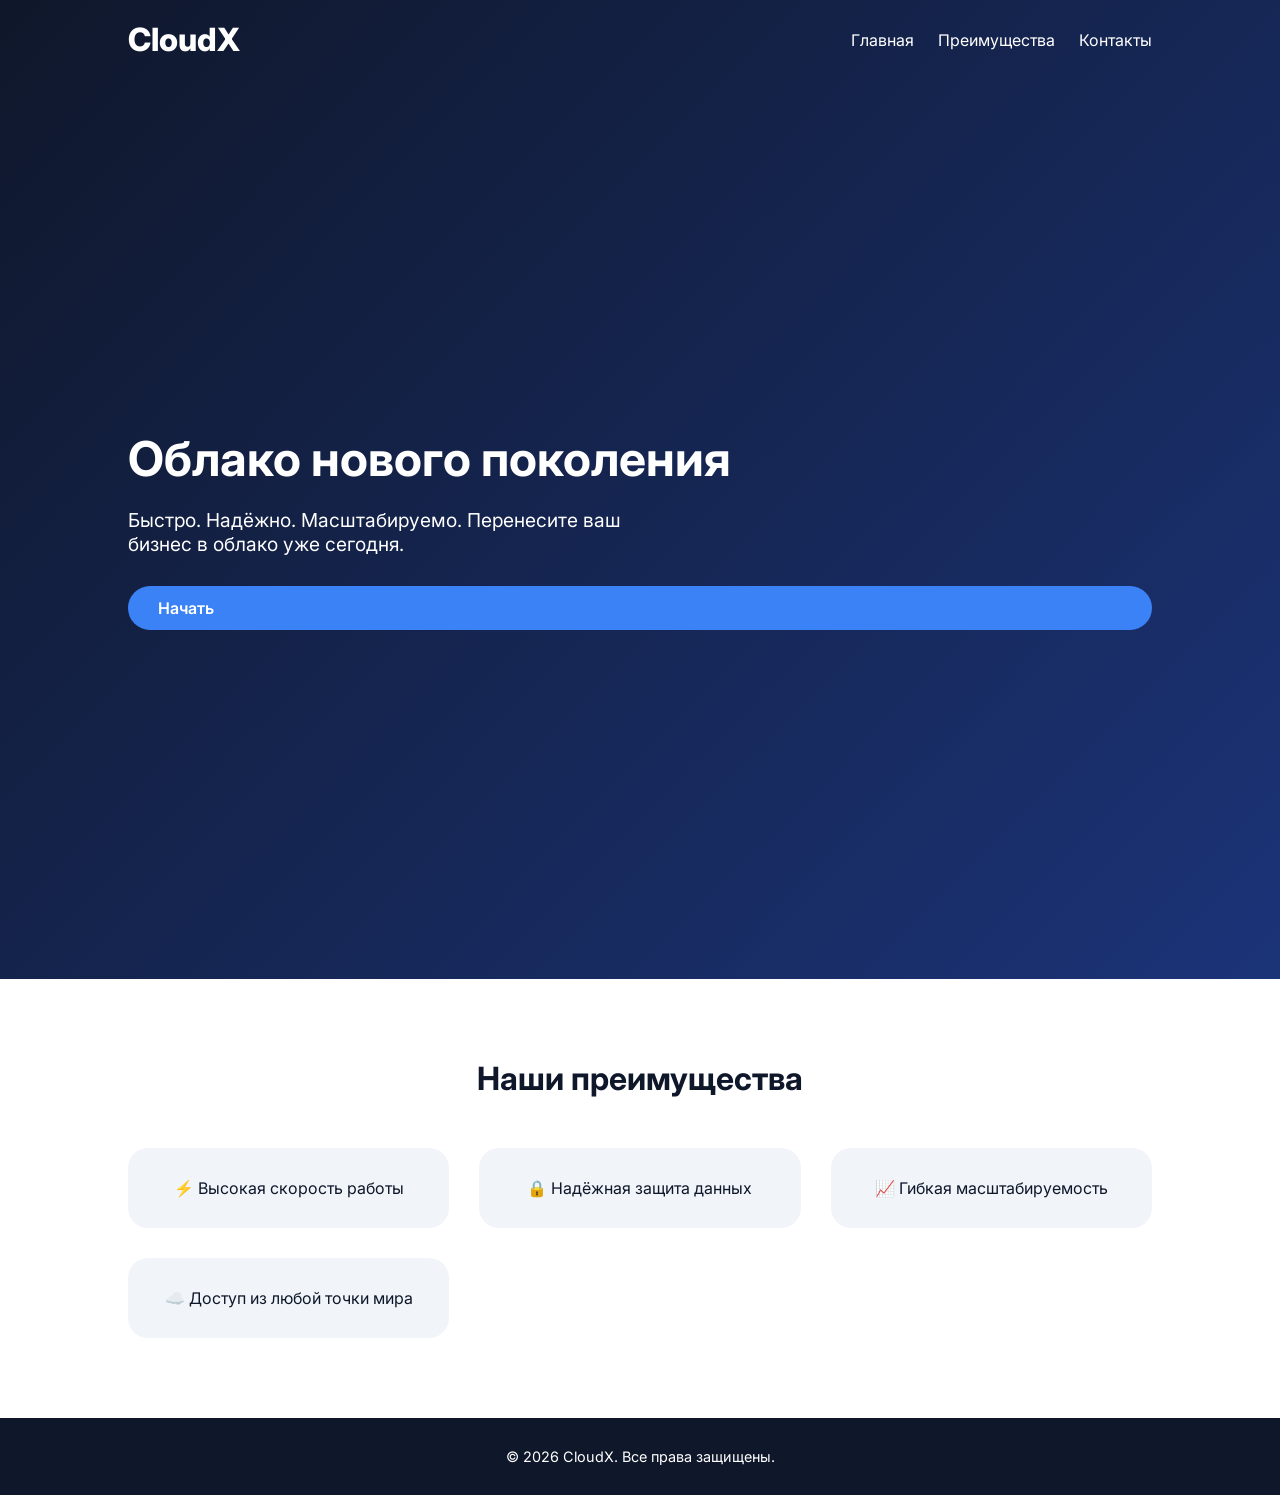
==== index.html @ e44800a2 "Add files via upload" ====
<!DOCTYPE html>
<html lang="ru">
<head>
<meta charset="UTF-8">
<meta name="viewport" content="width=device-width, initial-scale=1.0">
<title>CloudX — Облачные решения</title>
<link href="https://fonts.googleapis.com/css2?family=Inter:wght@400;600;800&display=swap" rel="stylesheet">
<style>
* {
  margin: 0;
  padding: 0;
  box-sizing: border-box;
  font-family: 'Inter', sans-serif;
}

body {
  background: linear-gradient(135deg, #0f172a, #1e3a8a);
  color: white;
  overflow-x: hidden;
}

header {
  padding: 20px 10%;
  display: flex;
  justify-content: space-between;
  align-items: center;
  animation: fadeDown 1s ease;
}

header h1 {
  font-weight: 800;
}

nav a {
  margin-left: 20px;
  text-decoration: none;
  color: white;
  transition: 0.3s;
}

nav a:hover {
  color: #60a5fa;
}

.hero {
  height: 100vh;
  display: flex;
  flex-direction: column;
  justify-content: center;
  padding: 0 10%;
  animation: fadeUp 1.2s ease;
}

.hero h2 {
  font-size: 3rem;
  margin-bottom: 20px;
}

.hero p {
  font-size: 1.2rem;
  margin-bottom: 30px;
  max-width: 500px;
}

.btn {
  padding: 12px 30px;
  background: #3b82f6;
  border-radius: 30px;
  text-decoration: none;
  color: white;
  font-weight: 600;
  transition: 0.3s;
}

.btn:hover {
  background: #2563eb;
  transform: translateY(-3px);
}

.features {
  padding: 80px 10%;
  background: white;
  color: #0f172a;
  text-align: center;
}

.features h3 {
  font-size: 2rem;
  margin-bottom: 50px;
}

.feature-grid {
  display: grid;
  grid-template-columns: repeat(auto-fit, minmax(250px, 1fr));
  gap: 30px;
}

.card {
  background: #f1f5f9;
  padding: 30px;
  border-radius: 20px;
  transition: 0.4s;
  opacity: 0;
  transform: translateY(30px);
}

.card.visible {
  opacity: 1;
  transform: translateY(0);
}

.card:hover {
  transform: translateY(-10px);
  box-shadow: 0 10px 30px rgba(0,0,0,0.2);
}

footer {
  text-align: center;
  padding: 30px;
  background: #0f172a;
  font-size: 0.9rem;
}

/* Анимации */
@keyframes fadeDown {
  from { opacity: 0; transform: translateY(-30px); }
  to { opacity: 1; transform: translateY(0); }
}

@keyframes fadeUp {
  from { opacity: 0; transform: translateY(30px); }
  to { opacity: 1; transform: translateY(0); }
}
</style>
</head>
<body>

<header>
  <h1>CloudX</h1>
  <nav>
    <a href="#">Главная</a>
    <a href="#features">Преимущества</a>
    <a href="#">Контакты</a>
  </nav>
</header>

<section class="hero">
  <h2>Облако нового поколения</h2>
  <p>Быстро. Надёжно. Масштабируемо. Перенесите ваш бизнес в облако уже сегодня.</p>
  <a href="#" class="btn">Начать</a>
</section>

<section class="features" id="features">
  <h3>Наши преимущества</h3>
  <div class="feature-grid">
    <div class="card">⚡ Высокая скорость работы</div>
    <div class="card">🔒 Надёжная защита данных</div>
    <div class="card">📈 Гибкая масштабируемость</div>
    <div class="card">☁️ Доступ из любой точки мира</div>
  </div>
</section>

<footer>
  © 2026 CloudX. Все права защищены.
</footer>

<script>
// Плавное появление карточек при скролле
const cards = document.querySelectorAll('.card');

const observer = new IntersectionObserver(entries => {
  entries.forEach(entry => {
    if (entry.isIntersecting) {
      entry.target.classList.add('visible');
    }
  });
}, { threshold: 0.3 });

cards.forEach(card => {
  observer.observe(card);
});
</script>

</body>
</html>
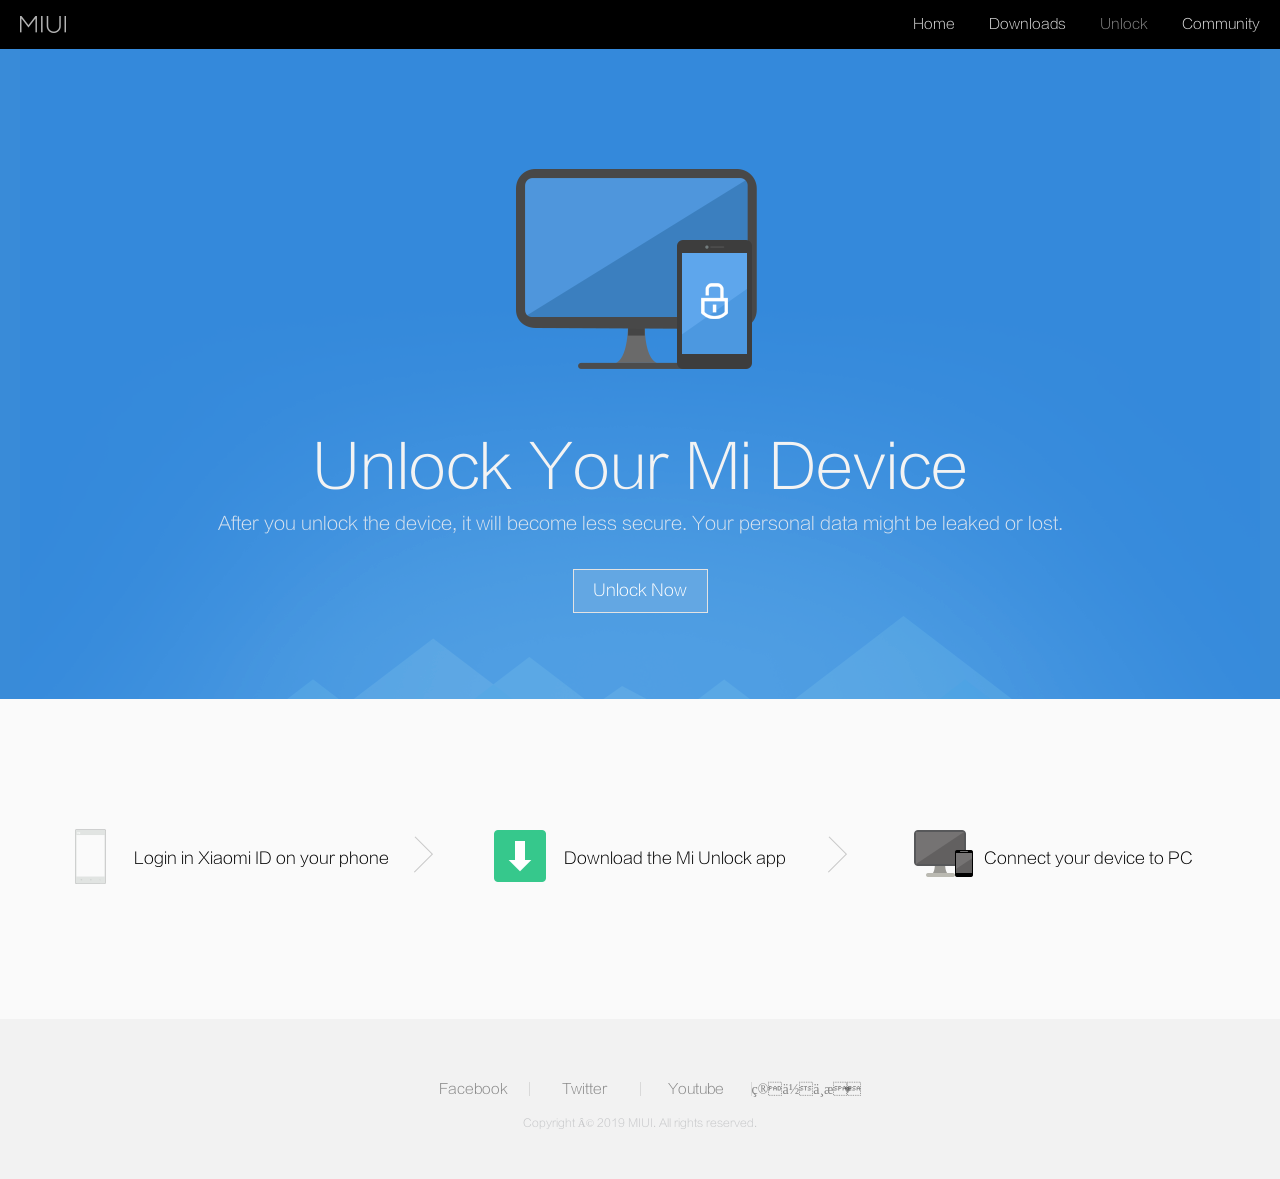
==== commit 9b3bcae5: "Add files via upload" ====
--- a/index.html
+++ b/index.html
@@ -1,185 +1,55 @@
-<!DOCTYPE html>
-<html lang="ru">
-<head>
-<meta charset="UTF-8">
-<meta name="viewport" content="width=device-width, initial-scale=1.0">
-<title>CloudX — Облачные решения</title>
-<link href="https://fonts.googleapis.com/css2?family=Inter:wght@400;600;800&display=swap" rel="stylesheet">
-<style>
-* {
-  margin: 0;
-  padding: 0;
-  box-sizing: border-box;
-  font-family: 'Inter', sans-serif;
-}
-
-body {
-  background: linear-gradient(135deg, #0f172a, #1e3a8a);
-  color: white;
-  overflow-x: hidden;
-}
-
-header {
-  padding: 20px 10%;
-  display: flex;
-  justify-content: space-between;
-  align-items: center;
-  animation: fadeDown 1s ease;
-}
-
-header h1 {
-  font-weight: 800;
-}
-
-nav a {
-  margin-left: 20px;
-  text-decoration: none;
-  color: white;
-  transition: 0.3s;
-}
-
-nav a:hover {
-  color: #60a5fa;
-}
-
-.hero {
-  height: 100vh;
-  display: flex;
-  flex-direction: column;
-  justify-content: center;
-  padding: 0 10%;
-  animation: fadeUp 1.2s ease;
-}
-
-.hero h2 {
-  font-size: 3rem;
-  margin-bottom: 20px;
-}
-
-.hero p {
-  font-size: 1.2rem;
-  margin-bottom: 30px;
-  max-width: 500px;
-}
-
-.btn {
-  padding: 12px 30px;
-  background: #3b82f6;
-  border-radius: 30px;
-  text-decoration: none;
-  color: white;
-  font-weight: 600;
-  transition: 0.3s;
-}
-
-.btn:hover {
-  background: #2563eb;
-  transform: translateY(-3px);
-}
-
-.features {
-  padding: 80px 10%;
-  background: white;
-  color: #0f172a;
-  text-align: center;
-}
-
-.features h3 {
-  font-size: 2rem;
-  margin-bottom: 50px;
-}
-
-.feature-grid {
-  display: grid;
-  grid-template-columns: repeat(auto-fit, minmax(250px, 1fr));
-  gap: 30px;
-}
-
-.card {
-  background: #f1f5f9;
-  padding: 30px;
-  border-radius: 20px;
-  transition: 0.4s;
-  opacity: 0;
-  transform: translateY(30px);
-}
-
-.card.visible {
-  opacity: 1;
-  transform: translateY(0);
-}
-
-.card:hover {
-  transform: translateY(-10px);
-  box-shadow: 0 10px 30px rgba(0,0,0,0.2);
-}
-
-footer {
-  text-align: center;
-  padding: 30px;
-  background: #0f172a;
-  font-size: 0.9rem;
-}
-
-/* Анимации */
-@keyframes fadeDown {
-  from { opacity: 0; transform: translateY(-30px); }
-  to { opacity: 1; transform: translateY(0); }
-}
-
-@keyframes fadeUp {
-  from { opacity: 0; transform: translateY(30px); }
-  to { opacity: 1; transform: translateY(0); }
-}
-</style>
-</head>
-<body>
-
-<header>
-  <h1>CloudX</h1>
-  <nav>
-    <a href="#">Главная</a>
-    <a href="#features">Преимущества</a>
-    <a href="#">Контакты</a>
-  </nav>
-</header>
-
-<section class="hero">
-  <h2>Облако нового поколения</h2>
-  <p>Быстро. Надёжно. Масштабируемо. Перенесите ваш бизнес в облако уже сегодня.</p>
-  <a href="#" class="btn">Начать</a>
-</section>
-
-<section class="features" id="features">
-  <h3>Наши преимущества</h3>
-  <div class="feature-grid">
-    <div class="card">⚡ Высокая скорость работы</div>
-    <div class="card">🔒 Надёжная защита данных</div>
-    <div class="card">📈 Гибкая масштабируемость</div>
-    <div class="card">☁️ Доступ из любой точки мира</div>
-  </div>
-</section>
-
-<footer>
-  © 2026 CloudX. Все права защищены.
-</footer>
-
-<script>
-// Плавное появление карточек при скролле
-const cards = document.querySelectorAll('.card');
-
-const observer = new IntersectionObserver(entries => {
-  entries.forEach(entry => {
-    if (entry.isIntersecting) {
-      entry.target.classList.add('visible');
-    }
-  });
-}, { threshold: 0.3 });
-
-cards.forEach(card => {
-  observer.observe(card);
-});
-</script>
-
-</body>
-</html>+<!DOCTYPE html >
+
+<html>
+<head>
+<meta content="text/html; charset=utf-8" http-equiv="Content-Type"/>
+<title>Apply for unlocking Mi devices</title>
+<link href="web/images/favicon.ico" rel="icon"/>
+<link href="web/styles/reset.css" rel="stylesheet"/>
+<link href="web/styles/index_fadfsda.css" rel="stylesheet"/>
+<script src="web/js/jquery.1.7.1.min.js"></script>
+<script type="text/javascript">
+    $(function() {
+
+    })
+    </script>
+</head>
+<body>
+<div class="header_on">
+<div class="header">
+<a class="miui_logo" href="//en.miui.com" title="MIUI">MIUI</a>
+<p class="miui_menu">
+<a href="//en.miui.com">Home</a><!-- <a href="/overview.php">MIUI7</a> -->
+<a href="https://new.c.mi.com/global/miuidownload/index?utm_source=miui&amp;utm_medium=official_web_download&amp;utm_campaign=official_web_miui">Downloads</a>
+<a class="current" href="//en.miui.com/unlock/">Unlock</a>
+<a href="https://new.c.mi.com/global/forum-type/MIUI?utm_source=miui&amp;utm_medium=official_web_tabcommunity&amp;utm_campaign=official_web_miui">Community</a></p>
+</div>
+</div>
+<div class="content_on">
+<div class="content_body_on">
+<div class="unlock">
+<h2>Unlock Your Mi Device</h2>
+<h3>After you unlock the device, it will become less secure. Your personal data might be leaked or lost.</h3>
+<a href="./download_en.html">Unlock Now</a>
+</div>
+<div class="content_body">
+<ul class="banners clearfix">
+<li class="banner_li_0"><span class="icon icon_0"> </span><span class="word">Login in Xiaomi ID on your phone</span></li>
+<li class="banner_li_1"><span class="icon icon_1"> </span><span class="word">Download the Mi Unlock app</span></li>
+<li><span class="icon icon_2"> </span><span class="word">Connect your device to PC</span></li>
+</ul>
+</div>
+</div>
+</div>
+<div class="footer_on">
+<div class="footer">
+<ul class="footer_links">
+<li><a href="https://www.facebook.com/miui.global.official" target="_blank">Facebook</a></li><li><a href="https://twitter.com/miuirom" target="_blank">Twitter</a></li><li><a href="https://www.youtube.com/channel/UCo9PK2wb3D-Brj4H9dQvYJA" target="_blank">Youtube</a></li><li class="language_list"><a href="javascript:void(0);">ç®ä½ä¸­æ</a><p class="languages"><a href="//en.miui.com/" target="_blank">English</a><a href="//tw.miui.com/" target="_blank">ç¹é«å°æ¹¾</a><a href="//hk.miui.com/" target="_blank">ç¹é«é¦æ¸¯</a><a href="https://www.miui.com" target="_blank">ç®ä½ä¸­æ</a></p></li>
+</ul>
+<p class="copyright">
+                Copyright Â© 2019 MIUI. All rights reserved.
+            </p>
+</div>
+</div>
+</body>
+</html>
--- a/web/styles/index_fadfsda.css
+++ b/web/styles/index_fadfsda.css
@@ -0,0 +1,223 @@
+	@font-face{font-family: FZLTXHJW; src: url(FZLTXHJW.TTF);}
+body, div, dl, dt, dd, ul, ol, li,h1, h2, h3, h4, h5, h6, pre, code,form, fieldset, legend, input, button,textarea, p, blockquote, th, td { margin: 0;padding: 0;color:#000000;font-family: "FZLTXHJW";}
+/*header*/
+.header_on{
+	height: 49px;
+	background-color: #000000;
+	min-width: 1240px;
+}
+.header{
+	height: 49px;
+	width: 1240px;
+	margin: 0 auto;
+	position: relative;
+}
+
+.miui_logo{
+	position: absolute;
+	width: 46px;
+	height: 17px;
+	text-indent: -9999px;
+	background-image: url(../images/index_0.png);
+	top: 16px;
+	left: 0;
+}
+.miui_menu{
+	position: absolute;
+	top: 9px;
+	right: 0;
+	width: 600px;
+	height: 30px;
+	text-align: right;
+	line-height: 30px;
+}
+.miui_menu a{
+	color: #dddddd;
+	margin-left: 30px;
+	font-size: 14px;
+}
+.miui_menu a.current{
+	color: #868686;
+}
+.miui_menu a:hover{
+	color: #868686;
+}
+
+
+/*content*/
+.content_on{
+	background-color: #fafafa;
+	min-width: 1240px;
+}
+.unlock{
+	background: #398bd8 url(../images/bl_apply_1.png) no-repeat center top;
+	height: 270px;
+	text-align: center;
+	padding-top: 380px;
+	min-width: 1240px;
+}
+.unlock h2{
+	font-size: 60px;
+	color: #f3f3f3;
+	line-height: 80px;
+}
+.unlock h3{
+	font-size: 18px;
+	color: #d8e3ef;
+	line-height: 30px;
+	margin-bottom: 30px;
+}
+.unlock a{
+	display: block;
+	width: 133px;
+	height: 42px;
+	line-height: 42px;
+	font-size: 16px;
+	color: white;
+	border: 1px solid #e3e3e3;
+	margin: 0 auto;
+	background-color: #63a7e3;
+}
+
+.banners{
+	width: 1240px;
+	margin: 0 auto;
+	padding: 130px 0;
+}
+
+.banners li{
+  width: 33.33%;
+  text-align: center;
+  float: left;
+  height: 60px;
+  overflow: hidden;
+}
+.banners li span{
+	display: inline-block;
+	height: 60px;
+	line-height: 60px;
+}
+.icon{
+	width: 60px;
+	background: url(../images/bl_apply_0.png) no-repeat;
+}
+.icon_0{
+	background-position: 10px -84px;
+}
+.icon_1{
+	background-position: 0 -177px;
+}
+.icon_2{
+	background-position: 0 -281px;
+}
+.word{
+	text-align: left;
+	padding-left: 10px;
+}
+.banner_li_0{
+	background: url(../images/bl_apply_0.png) no-repeat right 0;
+}
+.banner_li_1{
+	background: url(../images/bl_apply_0.png) no-repeat right 0;
+}
+
+
+
+
+
+
+
+/*footer*/
+.footer_on {
+	background-color: #f2f2f2;
+	height: 160px;
+	min-width: 1240px;
+}
+.footer {
+	width: 1240px;
+	margin: 0 auto;
+	padding-top: 60px;
+}
+.footer_links{
+	text-align: center;
+	margin-bottom: 15px;
+}
+.footer_links li{
+	display: inline-block;
+	width: 110px;
+	border-right: 1px solid #d9d9d9;
+	line-height: 14px;
+	height: 14px;
+	*display:inline;
+	zoom: 1;
+}
+.footer_links li.language_list{
+	border-right: none;
+	position: relative;
+}
+.footer_links a:hover{
+	color: #f78200;
+	text-decoration: underline;
+}
+.footer_links .language_list a:hover{
+	text-decoration: none;
+}
+.language_list:after{
+	content: "";
+	display: block;
+	width: 8px;
+	height: 7px;
+	position: absolute;
+	right: 10px;
+	bottom: 3px;
+	z-index: 2;
+	background: url(../images/index_3.png) no-repeat left bottom;
+}
+.footer_links li a{
+	color: #858585;
+	font-size: 14px;
+}
+.languages{
+	position: absolute;
+	z-index: 3;
+	left: -1px;
+	right: -15px;
+	bottom: -13px;
+	background: white url(../images/index_3.png) no-repeat 92px 138px;
+	display: none;
+}
+.footer_links .language_list:hover .languages{
+	display: block;
+}
+.languages a{
+	display: inline-block;
+	width: 110px;
+	padding-right: 15px;
+	padding-left: 1px;
+	line-height: 40px;
+	color: #8d8d8d;
+	font-size: 14px;
+}
+
+
+.weixin{
+	position: relative;
+}
+.weixin img{
+	position: absolute;
+	left: -20px;
+	width: 150px;
+	height: 150px;
+	bottom: 20px;
+	display: none;
+}
+.footer_links li.weixin:hover img{
+	display: block;
+}
+
+.copyright {
+	line-height: 20px;
+	color: #c5c6c8;
+	font-size: 11px;
+	text-align: center;
+}
